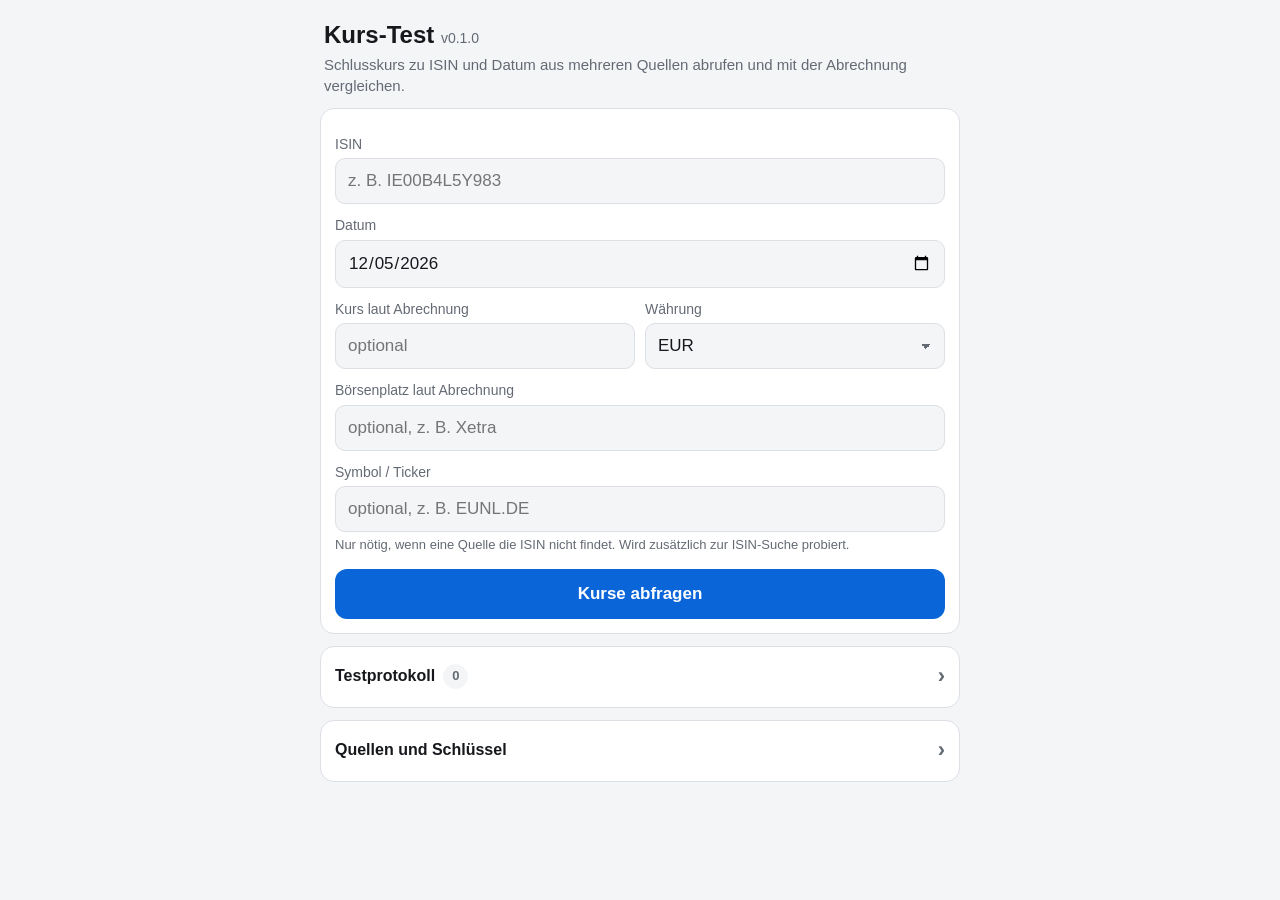
==== index.html @ 5deee30d "Etappe 1: kurs-test.html v0.1.0 Testseite zum Vergleich von Kursquellen (onvista, Yahoo, EODHD, Twel" ====
<!doctype html>
<html lang="de">
<head>
<meta charset="utf-8">
<meta name="viewport" content="width=device-width, initial-scale=1">
<meta http-equiv="refresh" content="0; url=kurs-test.html">
<title>Finanzübersicht</title>
</head>
<body><p><a href="kurs-test.html">Zum Kurs-Test</a></p></body>
</html>
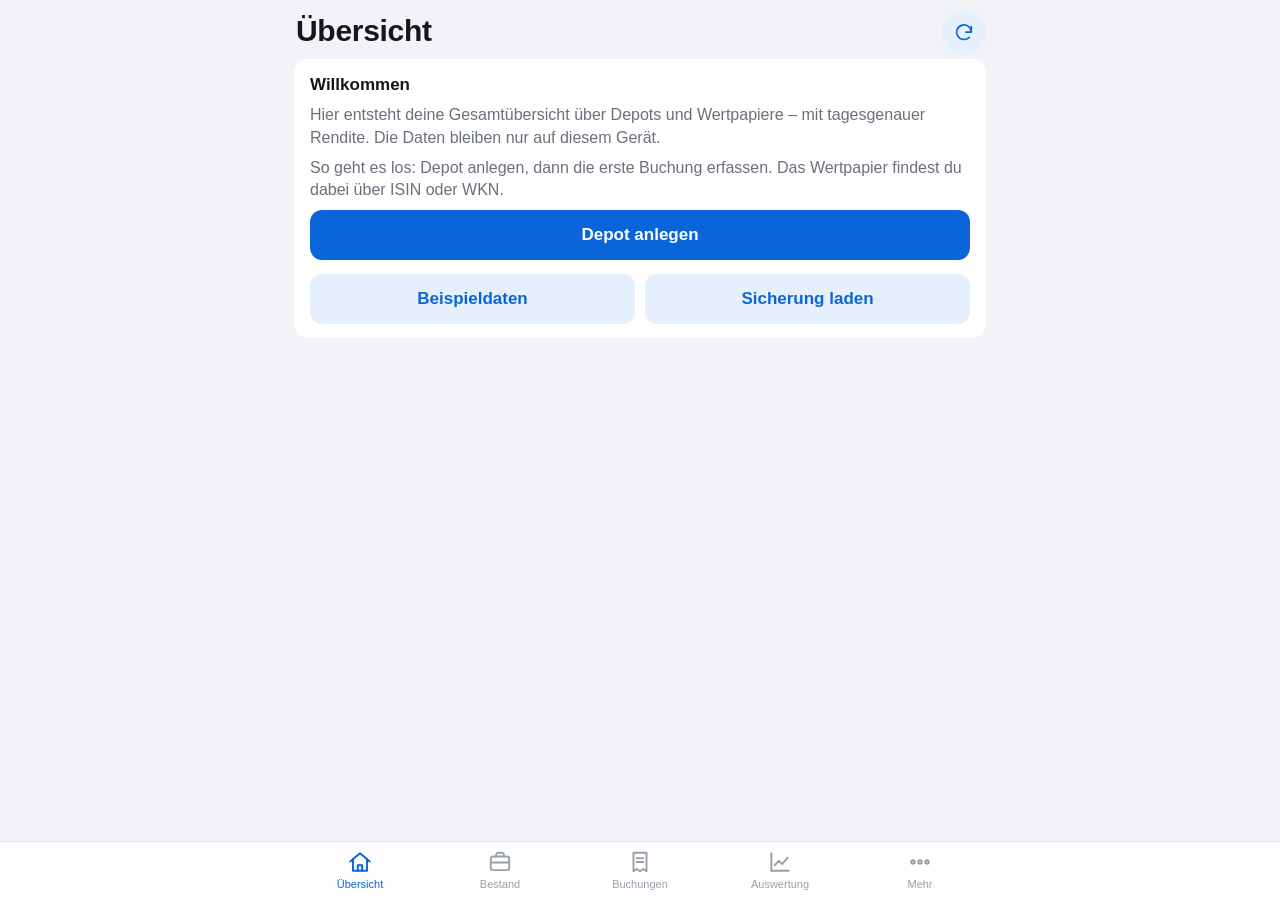
==== commit e1c73c3a: "App v0.9.0: Grundgerüst, Bewertung, Performance, Darstellung Etappen 2–5 in einem Zug: - Depots, Wer" ====
--- a/index.html
+++ b/index.html
@@ -2,9 +2,24 @@
 <html lang="de">
 <head>
 <meta charset="utf-8">
-<meta name="viewport" content="width=device-width, initial-scale=1">
-<meta http-equiv="refresh" content="0; url=kurs-test.html">
+<meta name="viewport" content="width=device-width, initial-scale=1, viewport-fit=cover">
+<meta name="apple-mobile-web-app-capable" content="yes">
+<meta name="mobile-web-app-capable" content="yes">
+<meta name="apple-mobile-web-app-status-bar-style" content="default">
+<meta name="apple-mobile-web-app-title" content="Finanzen">
+<meta name="format-detection" content="telephone=no">
+<meta name="theme-color" content="#f2f3f6" media="(prefers-color-scheme: light)">
+<meta name="theme-color" content="#0f1114" media="(prefers-color-scheme: dark)">
+<link rel="manifest" href="manifest.webmanifest">
+<link rel="apple-touch-icon" href="icons/icon-180.png">
+<link rel="icon" href="icons/icon.svg" type="image/svg+xml">
+<link rel="stylesheet" href="css/app.css">
 <title>Finanzübersicht</title>
 </head>
-<body><p><a href="kurs-test.html">Zum Kurs-Test</a></p></body>
+<body>
+<main id="view" aria-live="polite"></main>
+<nav class="tabbar" id="tabbar" aria-label="Hauptbereiche"></nav>
+<noscript><p style="padding:20px">Die Finanzübersicht braucht JavaScript.</p></noscript>
+<script type="module" src="js/app.js"></script>
+</body>
 </html>
--- a/css/app.css
+++ b/css/app.css
@@ -0,0 +1,217 @@
+:root {
+  --bg: #f2f3f6; --card: #ffffff; --text: #15171b; --muted: #6a707b; --faint: #9aa0aa; --line: #e1e4e9;
+  --accent: #0a66d8; --accent-soft: #e6effc; --accent-text: #ffffff;
+  --pos: #12804a; --neg: #c8312b; --warn: #9a5c00; --warn-bg: #fdf1dc; --bad-bg: #fde8e7; --ok-bg: #e3f4ea;
+  --chart-1: #0a66d8; --chart-2: #9aa0aa; --chart-grid: #e7e9ee;
+  --radius: 14px; --tabbar: 58px;
+  color-scheme: light dark;
+}
+@media (prefers-color-scheme: dark) {
+  :root {
+    --bg: #0f1114; --card: #1b1e23; --text: #eceef2; --muted: #9ba1ab; --faint: #6c727c; --line: #2c3038;
+    --accent: #4c9bff; --accent-soft: #19293f; --accent-text: #08111f;
+    --pos: #4cc983; --neg: #ff7a72; --warn: #f0b04a; --warn-bg: #3a2e16; --bad-bg: #3d2120; --ok-bg: #18301f;
+    --chart-1: #4c9bff; --chart-2: #6c727c; --chart-grid: #262a31;
+  }
+}
+* { box-sizing: border-box; -webkit-tap-highlight-color: transparent; }
+html { -webkit-text-size-adjust: 100%; }
+body {
+  margin: 0; background: var(--bg); color: var(--text);
+  font: 16px/1.4 -apple-system, BlinkMacSystemFont, "SF Pro Text", "Segoe UI", Roboto, sans-serif;
+  font-variant-numeric: tabular-nums;
+}
+#view {
+  max-width: 720px; margin: 0 auto;
+  padding: calc(env(safe-area-inset-top) + 8px) max(14px, env(safe-area-inset-right))
+           calc(var(--tabbar) + env(safe-area-inset-bottom) + 24px) max(14px, env(safe-area-inset-left));
+}
+a { color: var(--accent); text-decoration: none; }
+h1 { font-size: 30px; line-height: 1.15; margin: 10px 2px 12px; letter-spacing: -0.01em; }
+h2 { font-size: 13px; font-weight: 600; text-transform: uppercase; letter-spacing: .04em; color: var(--muted); margin: 22px 4px 8px; }
+h3 { font-size: 17px; margin: 0 0 6px; }
+p { margin: 8px 0; }
+.muted { color: var(--muted); }
+.small { font-size: 14px; }
+.tiny { font-size: 12px; }
+.pos { color: var(--pos); }
+.neg { color: var(--neg); }
+.warn-text { color: var(--warn); }
+.nowrap { white-space: nowrap; }
+.center { text-align: center; }
+.mt { margin-top: 14px; }
+.hidden { display: none !important; }
+
+/* ---------- Kopfzeile ---------- */
+.head { display: flex; align-items: center; gap: 8px; min-height: 44px; }
+.head h1 { flex: 1; min-width: 0; margin: 6px 2px 10px; overflow-wrap: anywhere; }
+.head.sub h1 { font-size: 22px; }
+.back { display: inline-flex; align-items: center; gap: 2px; min-height: 44px; padding: 0 6px 0 0; color: var(--accent); font-size: 17px; background: none; border: 0; font: inherit; font-size: 17px; }
+.back svg { width: 22px; height: 22px; }
+.iconbtn {
+  display: inline-flex; align-items: center; justify-content: center; flex: none;
+  width: 44px; height: 44px; border-radius: 22px; border: 0; background: var(--accent-soft); color: var(--accent);
+}
+.iconbtn svg { width: 22px; height: 22px; }
+.iconbtn.plain { background: transparent; }
+
+/* ---------- Karten und Listen ---------- */
+.card { background: var(--card); border-radius: var(--radius); padding: 14px 16px; margin: 0 0 12px; }
+.list { background: var(--card); border-radius: var(--radius); margin: 0 0 12px; overflow: hidden; }
+.row {
+  display: flex; align-items: center; gap: 12px; padding: 12px 16px; min-height: 52px;
+  border-top: 1px solid var(--line); color: inherit; width: 100%; background: none; border-left: 0; border-right: 0; border-bottom: 0;
+  font: inherit; text-align: left;
+}
+.list > .row:first-child, .list > :first-child .row { border-top: 0; }
+button.row:active, a.row:active { background: var(--accent-soft); }
+.row .main { flex: 1; min-width: 0; }
+.row .title { font-weight: 500; overflow: hidden; text-overflow: ellipsis; white-space: nowrap; }
+.row .sub { font-size: 14px; color: var(--muted); overflow: hidden; text-overflow: ellipsis; white-space: nowrap; }
+.row .right { text-align: right; flex: none; }
+.row .right .sub { white-space: nowrap; }
+.row .chev { color: var(--faint); flex: none; width: 10px; }
+.row .badge { margin-left: 6px; }
+.empty { padding: 26px 16px; text-align: center; color: var(--muted); }
+.empty .btn { margin-top: 12px; }
+
+.badge { display: inline-block; font-size: 12px; font-weight: 600; padding: 2px 8px; border-radius: 99px; background: var(--bg); color: var(--muted); vertical-align: 1px; }
+.badge.warn { background: var(--warn-bg); color: var(--warn); }
+.badge.ok { background: var(--ok-bg); color: var(--pos); }
+.badge.bad { background: var(--bad-bg); color: var(--neg); }
+
+/* ---------- Kennzahlen ---------- */
+.hero { padding: 18px 16px; }
+.hero .label { font-size: 14px; color: var(--muted); }
+.hero .big { font-size: 34px; font-weight: 700; letter-spacing: -0.02em; margin: 2px 0; }
+.hero .delta { font-size: 15px; font-weight: 600; }
+.kpis { display: grid; grid-template-columns: repeat(2, minmax(0, 1fr)); gap: 10px; margin: 0 0 12px; }
+.kpi { background: var(--card); border-radius: var(--radius); padding: 12px 14px; min-width: 0; }
+.kpi .label { font-size: 13px; color: var(--muted); }
+.kpi .val { font-size: 20px; font-weight: 650; margin-top: 2px; overflow-wrap: anywhere; }
+.kpi .note { font-size: 12px; color: var(--muted); margin-top: 2px; }
+@media (min-width: 560px) { .kpis.k4 { grid-template-columns: repeat(4, minmax(0, 1fr)); } }
+
+.table { width: 100%; border-collapse: collapse; font-size: 15px; }
+.table th { font-size: 12px; font-weight: 600; color: var(--muted); text-align: right; padding: 6px 4px; }
+.table th:first-child, .table td:first-child { text-align: left; }
+.table td { text-align: right; padding: 8px 4px; border-top: 1px solid var(--line); white-space: nowrap; }
+.scroll-x { overflow-x: auto; -webkit-overflow-scrolling: touch; }
+
+/* ---------- Bedienelemente ---------- */
+.btn {
+  display: inline-flex; align-items: center; justify-content: center; gap: 8px;
+  min-height: 50px; padding: 0 18px; border-radius: 12px; border: 0;
+  font: inherit; font-size: 17px; font-weight: 600; background: var(--accent); color: var(--accent-text);
+  touch-action: manipulation;
+}
+.btn.block { width: 100%; }
+.btn.sec { background: var(--accent-soft); color: var(--accent); }
+.btn.danger { background: var(--bad-bg); color: var(--neg); }
+.btn.small { min-height: 38px; font-size: 15px; padding: 0 14px; border-radius: 10px; }
+.btn:disabled { opacity: .5; }
+.btns { display: grid; grid-template-columns: 1fr 1fr; gap: 10px; margin-top: 14px; }
+
+.seg { display: flex; background: var(--line); border-radius: 10px; padding: 2px; gap: 2px; }
+.seg button { flex: 1; min-height: 36px; border: 0; border-radius: 8px; background: transparent; font: inherit; font-size: 14px; font-weight: 500; color: var(--text); padding: 0 6px; }
+.seg button.on { background: var(--card); box-shadow: 0 1px 3px rgba(0,0,0,.12); font-weight: 600; }
+
+.chips { display: flex; gap: 8px; overflow-x: auto; padding: 2px 2px 8px; margin: 0 -2px; -webkit-overflow-scrolling: touch; scrollbar-width: none; }
+.chips::-webkit-scrollbar { display: none; }
+.chip { flex: none; min-height: 36px; padding: 0 14px; border-radius: 18px; border: 1px solid var(--line); background: var(--card); color: var(--text); font: inherit; font-size: 15px; }
+.chip.on { background: var(--accent); border-color: var(--accent); color: var(--accent-text); font-weight: 600; }
+
+/* ---------- Formulare ---------- */
+.form .card { padding: 4px 16px 14px; }
+.field { display: block; margin-top: 12px; }
+.field > span { display: block; font-size: 14px; color: var(--muted); margin-bottom: 4px; }
+.field .hint { font-size: 13px; color: var(--muted); margin-top: 4px; }
+.field .err { font-size: 13px; color: var(--neg); margin-top: 4px; }
+input:not([type=checkbox]):not([type=radio]):not([type=file]), select, textarea {
+  display: block; width: 100%; min-width: 0; min-height: 46px; margin: 0;
+  font: inherit; font-size: 17px; padding: 10px 12px; color: var(--text);
+  border: 1px solid var(--line); border-radius: 10px; background: var(--bg);
+  -webkit-appearance: none; appearance: none;
+}
+textarea { min-height: 80px; resize: vertical; }
+select {
+  background-image: linear-gradient(45deg, transparent 50%, var(--muted) 50%), linear-gradient(135deg, var(--muted) 50%, transparent 50%);
+  background-position: calc(100% - 18px) 50%, calc(100% - 13px) 50%; background-size: 5px 5px; background-repeat: no-repeat; padding-right: 32px;
+}
+input:focus, select:focus, textarea:focus { outline: 2px solid var(--accent); outline-offset: -1px; }
+input.invalid { border-color: var(--neg); }
+input[type=checkbox] { width: 24px; height: 24px; accent-color: var(--accent); margin: 0; flex: none; }
+.check { display: flex; align-items: center; gap: 12px; min-height: 46px; margin-top: 8px; }
+.grid2 { display: grid; grid-template-columns: minmax(0, 1fr) minmax(0, 1fr); gap: 0 10px; }
+.grid3 { display: grid; grid-template-columns: repeat(3, minmax(0, 1fr)); gap: 0 10px; }
+.sum { display: flex; justify-content: space-between; padding: 6px 0; border-top: 1px solid var(--line); font-size: 15px; }
+.sum:first-child { border-top: 0; }
+.sum.total { font-weight: 700; font-size: 17px; }
+details.more > summary { list-style: none; cursor: pointer; color: var(--accent); font-weight: 500; min-height: 44px; display: flex; align-items: center; }
+details.more > summary::-webkit-details-marker { display: none; }
+
+/* ---------- Hinweise ---------- */
+.banner { display: flex; gap: 10px; align-items: flex-start; padding: 12px 14px; border-radius: var(--radius); margin: 0 0 12px; background: var(--warn-bg); color: var(--text); font-size: 15px; }
+.banner.info { background: var(--accent-soft); }
+.banner.bad { background: var(--bad-bg); }
+.banner .main { flex: 1; }
+.banner b { display: block; margin-bottom: 2px; }
+.banner .btn { margin-top: 8px; }
+
+/* ---------- Tableiste ---------- */
+.tabbar {
+  position: fixed; left: 0; right: 0; bottom: 0; z-index: 20;
+  display: flex; justify-content: center;
+  padding: 0 env(safe-area-inset-right) env(safe-area-inset-bottom) env(safe-area-inset-left);
+  background: color-mix(in srgb, var(--card) 88%, transparent);
+  -webkit-backdrop-filter: saturate(180%) blur(16px); backdrop-filter: saturate(180%) blur(16px);
+  border-top: 1px solid var(--line);
+}
+.tabbar a { flex: 1; max-width: 140px; height: var(--tabbar); display: flex; flex-direction: column; align-items: center; justify-content: center; gap: 2px; color: var(--faint); font-size: 11px; font-weight: 500; }
+.tabbar a svg { width: 26px; height: 26px; }
+.tabbar a.on { color: var(--accent); }
+
+/* ---------- Blatt (Dialog von unten) ---------- */
+.sheet-bg { position: fixed; inset: 0; z-index: 50; background: rgba(0,0,0,.35); display: flex; align-items: flex-end; justify-content: center; animation: fade .15s; }
+.sheet {
+  width: 100%; max-width: 560px; max-height: 88vh; overflow: auto; background: var(--bg); border-radius: 18px 18px 0 0;
+  padding: 10px 14px calc(16px + env(safe-area-inset-bottom)); animation: up .2s ease-out;
+}
+.sheet .grab { width: 40px; height: 5px; border-radius: 3px; background: var(--line); margin: 0 auto 10px; }
+.sheet h3 { margin: 4px 4px 10px; }
+.sheet p { margin: 4px 4px 12px; color: var(--muted); }
+.sheet .btn { width: 100%; margin-top: 8px; }
+@keyframes up { from { transform: translateY(40px); opacity: .5; } to { transform: none; opacity: 1; } }
+@keyframes fade { from { opacity: 0; } }
+
+.toast {
+  position: fixed; left: 50%; transform: translateX(-50%); z-index: 60;
+  bottom: calc(var(--tabbar) + env(safe-area-inset-bottom) + 14px);
+  background: var(--text); color: var(--bg); padding: 10px 16px; border-radius: 12px; font-size: 15px;
+  max-width: calc(100% - 32px); box-shadow: 0 4px 16px rgba(0,0,0,.2); animation: fade .2s;
+}
+
+/* ---------- Diagramme ---------- */
+.chart { position: relative; touch-action: pan-y; user-select: none; -webkit-user-select: none; }
+.chart svg { display: block; width: 100%; height: auto; overflow: visible; }
+.chart .tip { position: absolute; top: 0; pointer-events: none; background: var(--card); border: 1px solid var(--line); border-radius: 8px; padding: 4px 8px; font-size: 12px; white-space: nowrap; box-shadow: 0 2px 8px rgba(0,0,0,.1); }
+.legend { display: flex; gap: 14px; flex-wrap: wrap; font-size: 13px; color: var(--muted); margin-top: 6px; }
+.legend i { display: inline-block; width: 12px; height: 3px; border-radius: 2px; vertical-align: middle; margin-right: 5px; }
+.bars .bar-row { display: grid; grid-template-columns: 44px 1fr 72px; align-items: center; gap: 8px; min-height: 30px; font-size: 14px; }
+.bars .track { position: relative; height: 16px; }
+.bars .track .zero { position: absolute; top: -3px; bottom: -3px; width: 1px; background: var(--line); }
+.bars .track .b { position: absolute; top: 0; height: 16px; border-radius: 4px; }
+.alloc .a-row { margin: 8px 0; font-size: 14px; }
+.alloc .a-top { display: flex; justify-content: space-between; gap: 8px; }
+.alloc .a-track { height: 8px; border-radius: 4px; background: var(--bg); overflow: hidden; margin-top: 4px; }
+.alloc .a-fill { height: 100%; background: var(--accent); border-radius: 4px; }
+
+.spin { display: inline-block; width: 16px; height: 16px; border: 2px solid var(--line); border-top-color: var(--accent); border-radius: 50%; animation: sp .8s linear infinite; vertical-align: -3px; }
+@keyframes sp { to { transform: rotate(360deg); } }
+
+/* ---------- Symbole ---------- */
+.ic { display: inline-block; width: 22px; height: 22px; flex: none; }
+.tabbar .ic { width: 26px; height: 26px; }
+.row .chev { width: 16px; display: inline-flex; }
+.row .chev .ic { width: 16px; height: 16px; }
+.back .ic { width: 24px; height: 24px; }
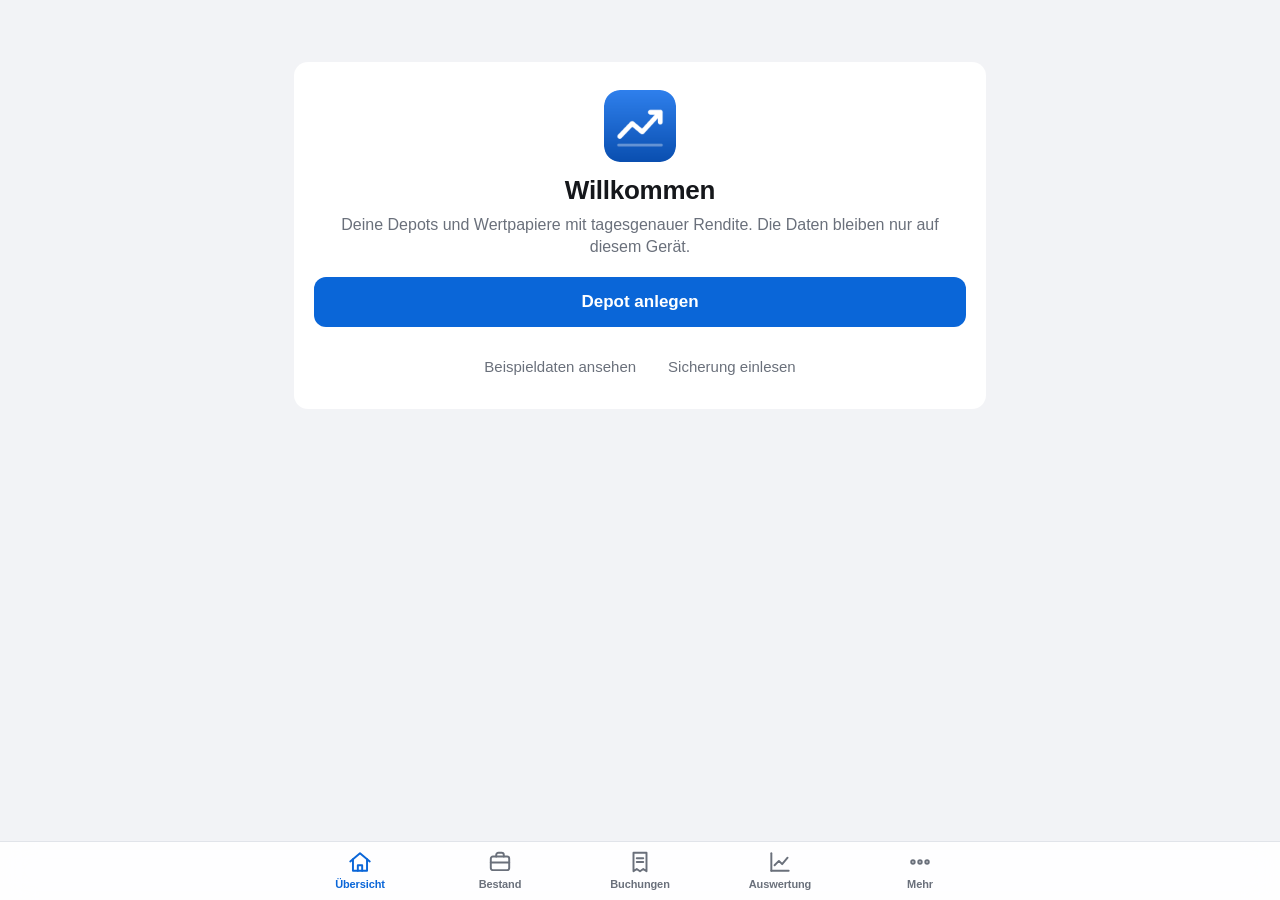
==== commit 19eea96e: "v0.9.3 (Etappe C): Lesbarkeit und Darstellung am iPhone - Übersicht öffnet oben: Chips scrollen nur " ====
--- a/index.html
+++ b/index.html
@@ -17,7 +17,7 @@
 <title>Finanzübersicht</title>
 </head>
 <body>
-<main id="view" aria-live="polite"></main>
+<main id="view"></main>
 <nav class="tabbar" id="tabbar" aria-label="Hauptbereiche"></nav>
 <noscript><p style="padding:20px">Die Finanzübersicht braucht JavaScript.</p></noscript>
 <script type="module" src="js/app.js"></script>
--- a/css/app.css
+++ b/css/app.css
@@ -46,7 +46,7 @@
 .head { display: flex; align-items: center; gap: 8px; min-height: 44px; }
 .head h1 { flex: 1; min-width: 0; margin: 6px 2px 10px; overflow-wrap: anywhere; }
 .head.sub h1 { font-size: 22px; }
-.back { display: inline-flex; align-items: center; gap: 2px; min-height: 44px; padding: 0 6px 0 0; color: var(--accent); font-size: 17px; background: none; border: 0; font: inherit; font-size: 17px; }
+.back { display: inline-flex; align-items: center; justify-content: flex-start; gap: 2px; min-height: 44px; min-width: 44px; padding: 0 6px 0 0; color: var(--accent); font-size: 17px; background: none; border: 0; font: inherit; font-size: 17px; }
 .back svg { width: 22px; height: 22px; }
 .iconbtn {
   display: inline-flex; align-items: center; justify-content: center; flex: none;
@@ -68,8 +68,8 @@
 .row .main { flex: 1; min-width: 0; }
 .row .title { font-weight: 500; overflow: hidden; text-overflow: ellipsis; white-space: nowrap; }
 .row .sub { font-size: 14px; color: var(--muted); overflow: hidden; text-overflow: ellipsis; white-space: nowrap; }
-.row .right { text-align: right; flex: none; }
-.row .right .sub { white-space: nowrap; }
+.row .right { text-align: right; flex: 0 1 auto; min-width: 0; max-width: 45%; }
+.row .right > div { white-space: nowrap; overflow: hidden; text-overflow: ellipsis; }
 .row .chev { color: var(--faint); flex: none; width: 10px; }
 .row .badge { margin-left: 6px; }
 .empty { padding: 26px 16px; text-align: center; color: var(--muted); }
@@ -88,15 +88,18 @@
 .kpis { display: grid; grid-template-columns: repeat(2, minmax(0, 1fr)); gap: 10px; margin: 0 0 12px; }
 .kpi { background: var(--card); border-radius: var(--radius); padding: 12px 14px; min-width: 0; }
 .kpi .label { font-size: 13px; color: var(--muted); }
-.kpi .val { font-size: 20px; font-weight: 650; margin-top: 2px; overflow-wrap: anywhere; }
+.kpi .val { font-size: 20px; font-weight: 600; margin-top: 2px; overflow-wrap: anywhere; }
 .kpi .note { font-size: 12px; color: var(--muted); margin-top: 2px; }
 @media (min-width: 560px) { .kpis.k4 { grid-template-columns: repeat(4, minmax(0, 1fr)); } }
 
 .table { width: 100%; border-collapse: collapse; font-size: 15px; }
 .table th { font-size: 12px; font-weight: 600; color: var(--muted); text-align: right; padding: 6px 4px; }
 .table th:first-child, .table td:first-child { text-align: left; }
-.table td { text-align: right; padding: 8px 4px; border-top: 1px solid var(--line); white-space: nowrap; }
+.table td { text-align: right; padding: 11px 4px; border-top: 1px solid var(--line); white-space: nowrap; }
+.table th:first-child, .table td:first-child { position: sticky; left: 0; background: var(--card); padding-right: 8px; }
 .scroll-x { overflow-x: auto; -webkit-overflow-scrolling: touch; }
+.scroll-x.fade { -webkit-mask-image: linear-gradient(90deg, #000 calc(100% - 20px), transparent); mask-image: linear-gradient(90deg, #000 calc(100% - 20px), transparent); padding-right: 16px; }
+@media (max-width: 380px) { .table { font-size: 14px; } .table td, .table th { padding-left: 3px; padding-right: 3px; } }
 
 /* ---------- Bedienelemente ---------- */
 .btn {
@@ -108,25 +111,29 @@
 .btn.block { width: 100%; }
 .btn.sec { background: var(--accent-soft); color: var(--accent); }
 .btn.danger { background: var(--bad-bg); color: var(--neg); }
-.btn.small { min-height: 38px; font-size: 15px; padding: 0 14px; border-radius: 10px; }
+.btn.text { background: none; color: var(--muted); font-weight: 500; }
+.rowbtns { display: flex; gap: 8px; width: 100%; margin-top: 8px; }
+.btn.small { min-height: 44px; font-size: 15px; padding: 0 14px; border-radius: 10px; }
 .btn:disabled { opacity: .5; }
 .btns { display: grid; grid-template-columns: 1fr 1fr; gap: 10px; margin-top: 14px; }
 
 .seg { display: flex; background: var(--line); border-radius: 10px; padding: 2px; gap: 2px; }
-.seg button { flex: 1; min-height: 36px; border: 0; border-radius: 8px; background: transparent; font: inherit; font-size: 14px; font-weight: 500; color: var(--text); padding: 0 6px; }
+.seg button { flex: 1; min-height: 44px; border: 0; border-radius: 8px; background: transparent; font: inherit; font-size: 14px; font-weight: 500; color: var(--text); padding: 0 6px; }
 .seg button.on { background: var(--card); box-shadow: 0 1px 3px rgba(0,0,0,.12); font-weight: 600; }
 
-.chips { display: flex; gap: 8px; overflow-x: auto; padding: 2px 2px 8px; margin: 0 -2px; -webkit-overflow-scrolling: touch; scrollbar-width: none; }
+.chips { display: flex; gap: 8px; overflow-x: auto; padding: 4px 2px 10px; margin: 0 -2px; -webkit-overflow-scrolling: touch; scrollbar-width: none;
+  -webkit-mask-image: linear-gradient(90deg, #000 calc(100% - 24px), transparent); mask-image: linear-gradient(90deg, #000 calc(100% - 24px), transparent); }
 .chips::-webkit-scrollbar { display: none; }
-.chip { flex: none; min-height: 36px; padding: 0 14px; border-radius: 18px; border: 1px solid var(--line); background: var(--card); color: var(--text); font: inherit; font-size: 15px; }
+.chip { position: relative; flex: none; min-height: 40px; padding: 0 14px; border-radius: 18px; border: 1px solid var(--line); background: var(--card); color: var(--text); font: inherit; font-size: 15px; }
+.chip::after { content: ''; position: absolute; inset: -4px 0; }
 .chip.on { background: var(--accent); border-color: var(--accent); color: var(--accent-text); font-weight: 600; }
 
 /* ---------- Formulare ---------- */
 .form .card { padding: 4px 16px 14px; }
 .field { display: block; margin-top: 12px; }
 .field > span { display: block; font-size: 14px; color: var(--muted); margin-bottom: 4px; }
-.field .hint { font-size: 13px; color: var(--muted); margin-top: 4px; }
-.field .err { font-size: 13px; color: var(--neg); margin-top: 4px; }
+.hint { font-size: 13px; color: var(--muted); margin-top: 4px; }
+.err { font-size: 13px; color: var(--neg); margin-top: 4px; }
 input:not([type=checkbox]):not([type=radio]):not([type=file]), select, textarea {
   display: block; width: 100%; min-width: 0; min-height: 46px; margin: 0;
   font: inherit; font-size: 17px; padding: 10px 12px; color: var(--text);
@@ -139,12 +146,14 @@
   background-position: calc(100% - 18px) 50%, calc(100% - 13px) 50%; background-size: 5px 5px; background-repeat: no-repeat; padding-right: 32px;
 }
 input:focus, select:focus, textarea:focus { outline: 2px solid var(--accent); outline-offset: -1px; }
-input.invalid { border-color: var(--neg); }
+input.invalid, select.invalid { border-color: var(--neg); }
+input::placeholder { text-transform: none; }
 input[type=checkbox] { width: 24px; height: 24px; accent-color: var(--accent); margin: 0; flex: none; }
 .check { display: flex; align-items: center; gap: 12px; min-height: 46px; margin-top: 8px; }
 .grid2 { display: grid; grid-template-columns: minmax(0, 1fr) minmax(0, 1fr); gap: 0 10px; }
 .grid3 { display: grid; grid-template-columns: repeat(3, minmax(0, 1fr)); gap: 0 10px; }
-.sum { display: flex; justify-content: space-between; padding: 6px 0; border-top: 1px solid var(--line); font-size: 15px; }
+.sum > span:last-child { white-space: nowrap; flex: none; padding-left: 12px; text-align: right; }
+.sum { display: flex; justify-content: space-between; align-items: baseline; padding: 6px 0; border-top: 1px solid var(--line); font-size: 15px; }
 .sum:first-child { border-top: 0; }
 .sum.total { font-weight: 700; font-size: 17px; }
 details.more > summary { list-style: none; cursor: pointer; color: var(--accent); font-weight: 500; min-height: 44px; display: flex; align-items: center; }
@@ -167,7 +176,8 @@
   -webkit-backdrop-filter: saturate(180%) blur(16px); backdrop-filter: saturate(180%) blur(16px);
   border-top: 1px solid var(--line);
 }
-.tabbar a { flex: 1; max-width: 140px; height: var(--tabbar); display: flex; flex-direction: column; align-items: center; justify-content: center; gap: 2px; color: var(--faint); font-size: 11px; font-weight: 500; }
+.tabbar a { flex: 1; min-width: 0; max-width: 140px; height: var(--tabbar); display: flex; flex-direction: column; align-items: center; justify-content: center; gap: 2px; padding: 0 2px; color: var(--muted); font-size: 11px; font-weight: 600; letter-spacing: -0.01em; white-space: nowrap; }
+@media (max-width: 380px) { .tabbar a { font-size: 10px; } }
 .tabbar a svg { width: 26px; height: 26px; }
 .tabbar a.on { color: var(--accent); }
 
@@ -188,12 +198,15 @@
   position: fixed; left: 50%; transform: translateX(-50%); z-index: 60;
   bottom: calc(var(--tabbar) + env(safe-area-inset-bottom) + 14px);
   background: var(--text); color: var(--bg); padding: 10px 16px; border-radius: 12px; font-size: 15px;
-  max-width: calc(100% - 32px); box-shadow: 0 4px 16px rgba(0,0,0,.2); animation: fade .2s;
+  width: max-content; max-width: calc(100vw - 32px); box-shadow: 0 4px 16px rgba(0,0,0,.2); animation: fade .2s;
 }
 
 /* ---------- Diagramme ---------- */
 .chart { position: relative; touch-action: pan-y; user-select: none; -webkit-user-select: none; }
-.chart svg { display: block; width: 100%; height: auto; overflow: visible; }
+.chart svg { display: block; max-width: 100%; overflow: visible; }
+.chart-head { display: flex; justify-content: space-between; align-items: baseline; gap: 8px; min-height: 36px; padding: 8px 0 6px; font-size: 13px; color: var(--muted); flex-wrap: wrap; }
+.chart-head .v { display: flex; gap: 12px; flex-wrap: wrap; justify-content: flex-end; color: var(--text); font-weight: 600; white-space: nowrap; }
+.chart-head i { display: inline-block; width: 8px; height: 8px; border-radius: 4px; margin-right: 5px; vertical-align: 1px; }
 .chart .tip { position: absolute; top: 0; pointer-events: none; background: var(--card); border: 1px solid var(--line); border-radius: 8px; padding: 4px 8px; font-size: 12px; white-space: nowrap; box-shadow: 0 2px 8px rgba(0,0,0,.1); }
 .legend { display: flex; gap: 14px; flex-wrap: wrap; font-size: 13px; color: var(--muted); margin-top: 6px; }
 .legend i { display: inline-block; width: 12px; height: 3px; border-radius: 2px; vertical-align: middle; margin-right: 5px; }
@@ -215,3 +228,21 @@
 .row .chev { width: 16px; display: inline-flex; }
 .row .chev .ic { width: 16px; height: 16px; }
 .back .ic { width: 24px; height: 24px; }
+
+/* Kennzahlen innerhalb einer Karte: ohne eigene Fläche, drei nebeneinander */
+.kpis.flat { gap: 12px 14px; margin: 14px 0 6px; }
+.kpis.flat .kpi { padding: 0; background: none; border-radius: 0; }
+.kpis.flat .kpi .val { font-size: 16px; white-space: nowrap; overflow-wrap: normal; }
+.kpis.k3 { grid-template-columns: repeat(3, minmax(0, 1fr)); }
+.card .seg + * { margin-top: 0; }
+
+/* Willkommen */
+.welcome { text-align: center; padding: 28px 20px 20px; margin-top: 6vh; }
+.welcome img { width: 72px; height: 72px; border-radius: 16px; display: block; margin: 0 auto 14px; }
+.welcome h1 { font-size: 26px; margin: 0 0 6px; }
+.welcome p { color: var(--muted); }
+.welcome .btn { width: 100%; margin-top: 10px; }
+.welcome .links { display: flex; justify-content: center; gap: 4px; margin-top: 8px; flex-wrap: wrap; }
+.welcome .links .btn { width: auto; }
+.morelink { display: flex; align-items: center; min-height: 44px; font-size: 15px; }
+.row > a.main { display: block; min-height: 44px; }
